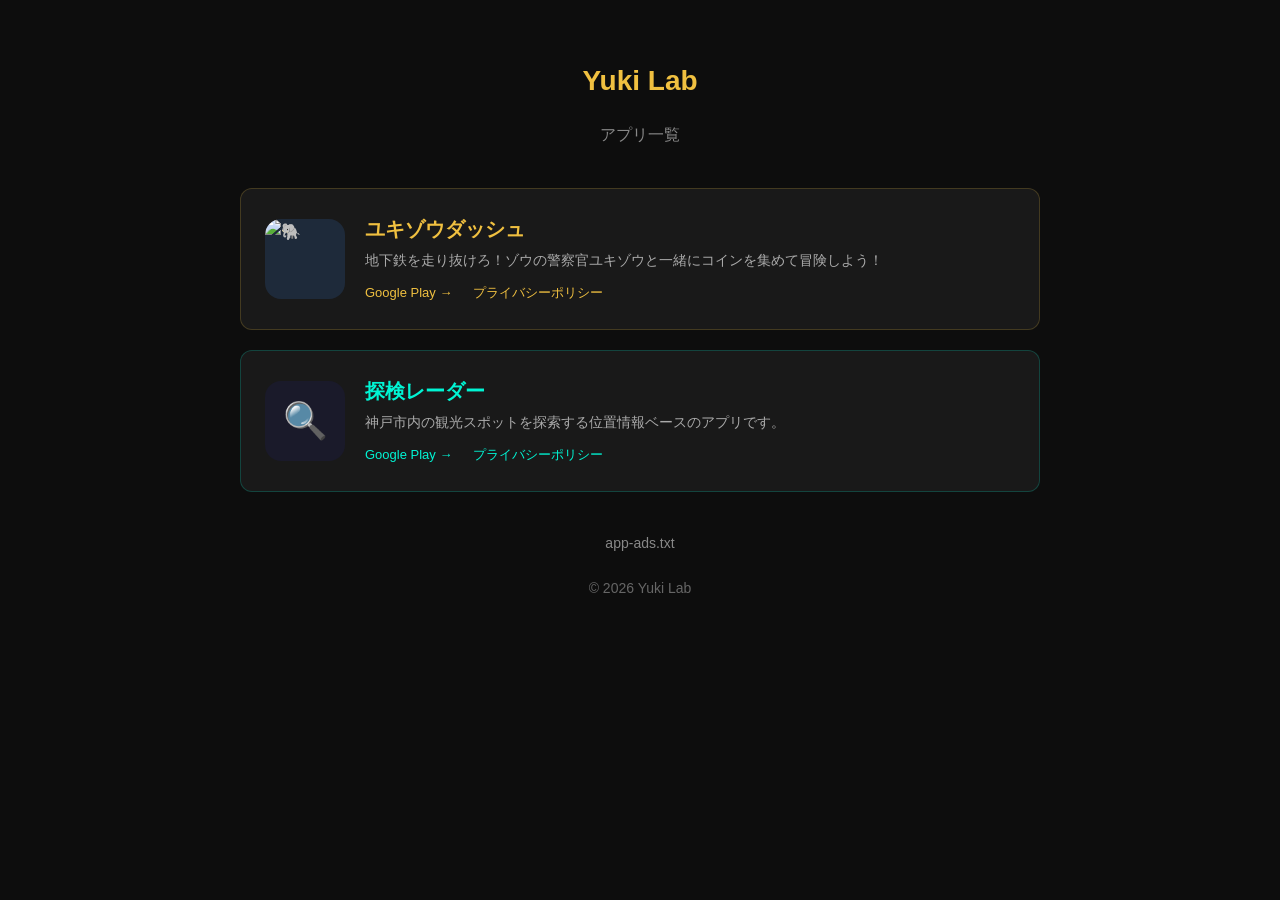
==== index.html @ dd7856f5 "Update homepage to show all apps" ====
<!DOCTYPE html>
<html lang="ja">
<head>
    <meta charset="UTF-8">
    <meta name="viewport" content="width=device-width, initial-scale=1.0">
    <title>Yuki Lab - アプリ一覧</title>
    <style>
        body {
            font-family: -apple-system, BlinkMacSystemFont, 'Segoe UI', sans-serif;
            max-width: 800px;
            margin: 0 auto;
            padding: 40px 20px;
            background: #0D0D0D;
            color: #ffffff;
            line-height: 1.6;
        }
        h1 {
            color: #F0C040;
            text-align: center;
            font-size: 28px;
        }
        .subtitle {
            text-align: center;
            color: #888;
            margin-bottom: 40px;
        }
        .app-card {
            background: rgba(255, 255, 255, 0.05);
            border-radius: 12px;
            padding: 24px;
            border: 1px solid rgba(255, 255, 255, 0.1);
            margin-bottom: 20px;
            display: flex;
            align-items: center;
            gap: 20px;
        }
        .app-card:hover {
            border-color: rgba(240, 192, 64, 0.4);
        }
        .app-icon {
            width: 80px;
            height: 80px;
            border-radius: 16px;
            flex-shrink: 0;
        }
        .app-info {
            flex: 1;
        }
        .app-name {
            font-size: 20px;
            font-weight: bold;
            margin: 0 0 4px 0;
        }
        .app-desc {
            color: #aaa;
            margin: 0 0 8px 0;
            font-size: 14px;
        }
        .app-links a {
            color: #F0C040;
            text-decoration: none;
            font-size: 13px;
            margin-right: 16px;
        }
        .app-links a:hover {
            text-decoration: underline;
        }
        .app-card.teal {
            border-color: rgba(0, 245, 212, 0.2);
        }
        .app-card.teal .app-links a,
        .app-card.teal .app-name {
            color: #00F5D4;
        }
        .app-card.gold {
            border-color: rgba(240, 192, 64, 0.2);
        }
        .app-card.gold .app-name {
            color: #F0C040;
        }
        .footer {
            text-align: center;
            margin-top: 40px;
            color: #666;
            font-size: 14px;
        }
        .footer a {
            color: #888;
            text-decoration: none;
        }
        .footer a:hover {
            text-decoration: underline;
        }
    </style>
</head>
<body>
    <h1>Yuki Lab</h1>
    <p class="subtitle">アプリ一覧</p>

    <div class="app-card gold">
        <img class="app-icon" src="https://raw.githubusercontent.com/xCryptoCat/yukizo/master/assets/icon.png" alt="ユキゾウダッシュ" onerror="this.style.background='#1E2A3A';this.alt='🐘'">
        <div class="app-info">
            <p class="app-name">ユキゾウダッシュ</p>
            <p class="app-desc">地下鉄を走り抜けろ！ゾウの警察官ユキゾウと一緒にコインを集めて冒険しよう！</p>
            <div class="app-links">
                <a href="https://play.google.com/store/apps/details?id=com.yukizo.app">Google Play →</a>
                <a href="yukizo-privacy.html">プライバシーポリシー</a>
            </div>
        </div>
    </div>

    <div class="app-card teal">
        <div class="app-icon" style="background: #1a1a2a; display: flex; align-items: center; justify-content: center; font-size: 36px; border-radius: 16px;">🔍</div>
        <div class="app-info">
            <p class="app-name">探検レーダー</p>
            <p class="app-desc">神戸市内の観光スポットを探索する位置情報ベースのアプリです。</p>
            <div class="app-links">
                <a href="https://play.google.com/store">Google Play →</a>
                <a href="https://gist.github.com/xCryptoCat/90a89d5716f0610ebf90b3956e92cbf8">プライバシーポリシー</a>
            </div>
        </div>
    </div>

    <div class="footer">
        <a href="app-ads.txt">app-ads.txt</a>
        <br><br>
        &copy; 2026 Yuki Lab
    </div>
</body>
</html>
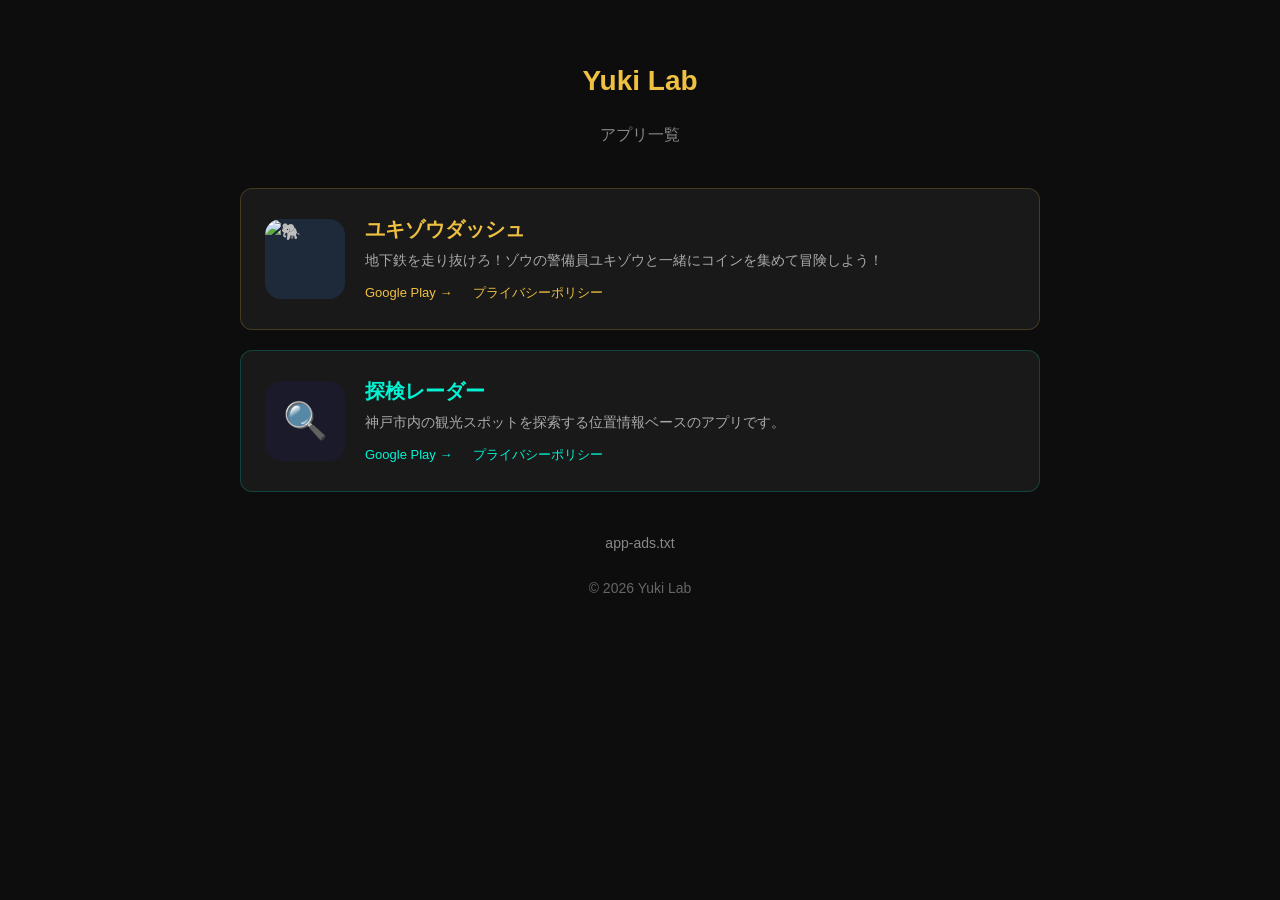
==== commit bdec9a7d: "Fix: Yukizo is a security guard, not police officer" ====
--- a/index.html
+++ b/index.html
@@ -101,7 +101,7 @@
         <img class="app-icon" src="https://raw.githubusercontent.com/xCryptoCat/yukizo/master/assets/icon.png" alt="ユキゾウダッシュ" onerror="this.style.background='#1E2A3A';this.alt='🐘'">
         <div class="app-info">
             <p class="app-name">ユキゾウダッシュ</p>
-            <p class="app-desc">地下鉄を走り抜けろ！ゾウの警察官ユキゾウと一緒にコインを集めて冒険しよう！</p>
+            <p class="app-desc">地下鉄を走り抜けろ！ゾウの警備員ユキゾウと一緒にコインを集めて冒険しよう！</p>
             <div class="app-links">
                 <a href="https://play.google.com/store/apps/details?id=com.yukizo.app">Google Play →</a>
                 <a href="yukizo-privacy.html">プライバシーポリシー</a>
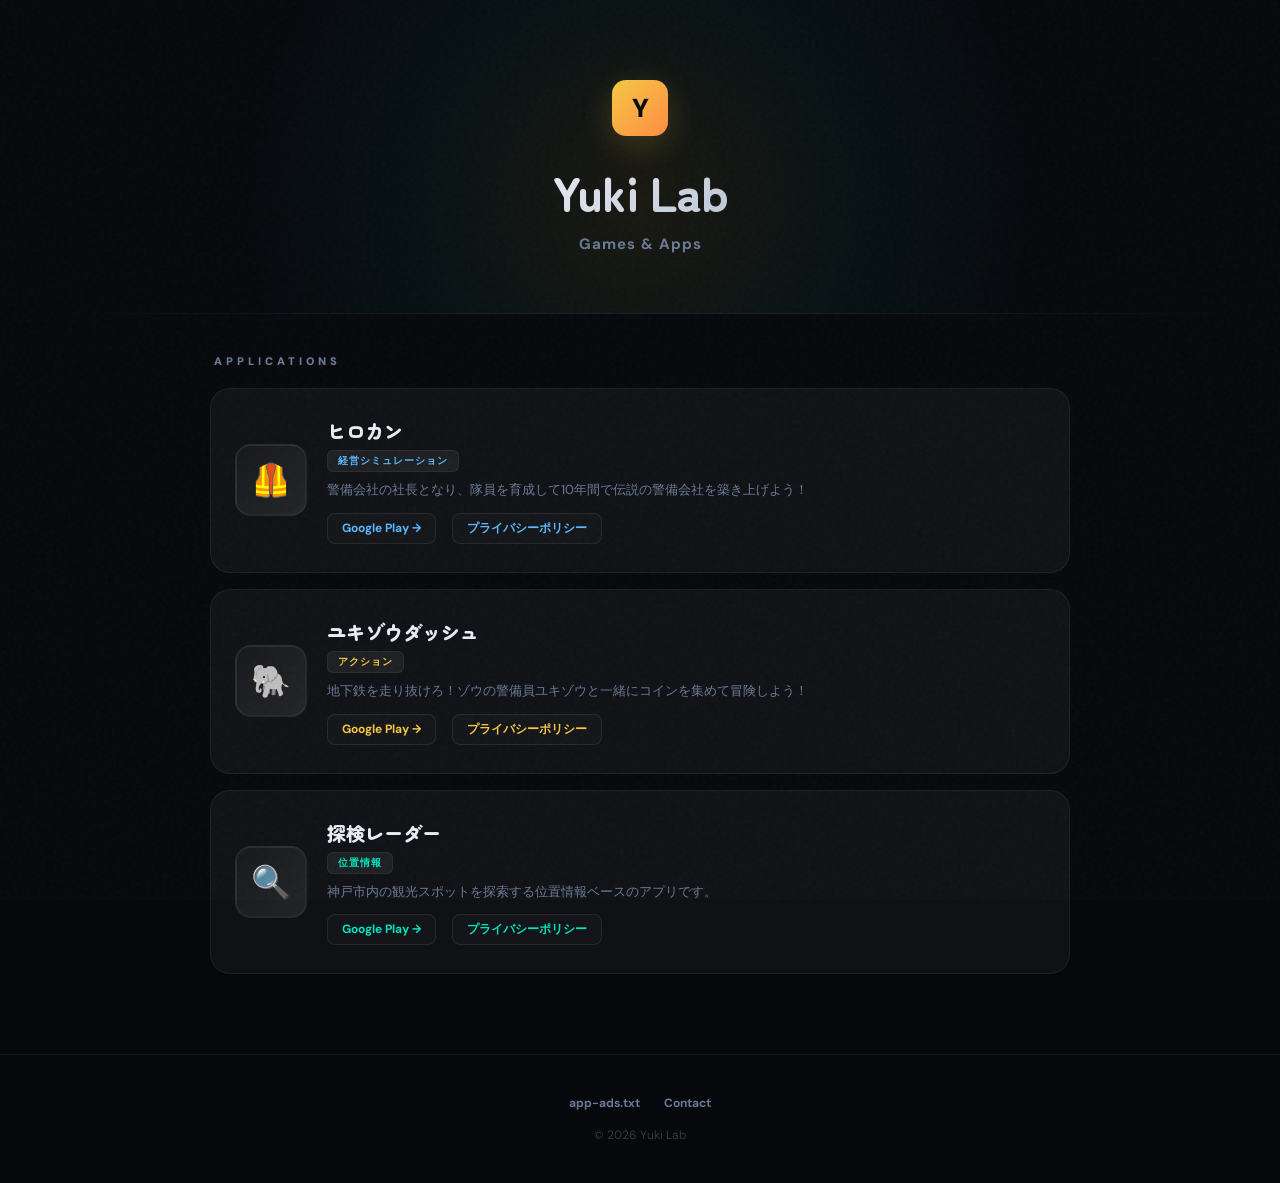
==== commit 2a33c0f6: "Add Hero Company privacy policy and redesign site - Add hero-company-privacy.html with full privacy " ====
--- a/index.html
+++ b/index.html
@@ -1,130 +1,310 @@
 <!DOCTYPE html>
 <html lang="ja">
 <head>
-    <meta charset="UTF-8">
-    <meta name="viewport" content="width=device-width, initial-scale=1.0">
-    <title>Yuki Lab - アプリ一覧</title>
-    <style>
-        body {
-            font-family: -apple-system, BlinkMacSystemFont, 'Segoe UI', sans-serif;
-            max-width: 800px;
-            margin: 0 auto;
-            padding: 40px 20px;
-            background: #0D0D0D;
-            color: #ffffff;
-            line-height: 1.6;
-        }
-        h1 {
-            color: #F0C040;
-            text-align: center;
-            font-size: 28px;
-        }
-        .subtitle {
-            text-align: center;
-            color: #888;
-            margin-bottom: 40px;
-        }
-        .app-card {
-            background: rgba(255, 255, 255, 0.05);
-            border-radius: 12px;
-            padding: 24px;
-            border: 1px solid rgba(255, 255, 255, 0.1);
-            margin-bottom: 20px;
-            display: flex;
-            align-items: center;
-            gap: 20px;
-        }
-        .app-card:hover {
-            border-color: rgba(240, 192, 64, 0.4);
-        }
-        .app-icon {
-            width: 80px;
-            height: 80px;
-            border-radius: 16px;
-            flex-shrink: 0;
-        }
-        .app-info {
-            flex: 1;
-        }
-        .app-name {
-            font-size: 20px;
-            font-weight: bold;
-            margin: 0 0 4px 0;
-        }
-        .app-desc {
-            color: #aaa;
-            margin: 0 0 8px 0;
-            font-size: 14px;
-        }
-        .app-links a {
-            color: #F0C040;
-            text-decoration: none;
-            font-size: 13px;
-            margin-right: 16px;
-        }
-        .app-links a:hover {
-            text-decoration: underline;
-        }
-        .app-card.teal {
-            border-color: rgba(0, 245, 212, 0.2);
-        }
-        .app-card.teal .app-links a,
-        .app-card.teal .app-name {
-            color: #00F5D4;
-        }
-        .app-card.gold {
-            border-color: rgba(240, 192, 64, 0.2);
-        }
-        .app-card.gold .app-name {
-            color: #F0C040;
-        }
-        .footer {
-            text-align: center;
-            margin-top: 40px;
-            color: #666;
-            font-size: 14px;
-        }
-        .footer a {
-            color: #888;
-            text-decoration: none;
-        }
-        .footer a:hover {
-            text-decoration: underline;
-        }
-    </style>
+<meta charset="UTF-8">
+<meta name="viewport" content="width=device-width, initial-scale=1.0">
+<title>Yuki Lab - Apps</title>
+<link rel="preconnect" href="https://fonts.googleapis.com">
+<link href="https://fonts.googleapis.com/css2?family=DM+Sans:wght@400;700;900&family=Zen+Maru+Gothic:wght@700;900&display=swap" rel="stylesheet">
+<style>
+*{box-sizing:border-box;margin:0;padding:0;}
+
+:root{
+  --bg:#06080C;
+  --surface:rgba(255,255,255,.04);
+  --surface-hover:rgba(255,255,255,.08);
+  --border:rgba(255,255,255,.06);
+  --text:#E8ECF4;
+  --text2:#6B7A96;
+  --accent-gold:#F5C842;
+  --accent-teal:#00E5BF;
+  --accent-coral:#FF6B6B;
+  --accent-sky:#5BB8FF;
+}
+
+body{
+  font-family:'DM Sans',sans-serif;
+  background:var(--bg);
+  color:var(--text);
+  min-height:100vh;
+  overflow-x:hidden;
+}
+
+/* ── HERO ── */
+.hero{
+  position:relative;
+  padding:80px 24px 60px;
+  text-align:center;
+  overflow:hidden;
+}
+.hero::before{
+  content:'';
+  position:absolute;
+  top:-200px;left:50%;transform:translateX(-50%);
+  width:800px;height:800px;
+  background:radial-gradient(circle,rgba(245,200,66,.08) 0%,rgba(0,229,191,.04) 40%,transparent 70%);
+  pointer-events:none;
+}
+.hero::after{
+  content:'';
+  position:absolute;
+  bottom:0;left:0;right:0;height:1px;
+  background:linear-gradient(90deg,transparent,rgba(255,255,255,.06) 30%,rgba(255,255,255,.06) 70%,transparent);
+}
+
+.logo-mark{
+  display:inline-flex;align-items:center;justify-content:center;
+  width:56px;height:56px;
+  background:linear-gradient(135deg,var(--accent-gold),#FF8C42);
+  border-radius:14px;
+  font-size:26px;font-weight:900;color:var(--bg);
+  margin-bottom:20px;
+  box-shadow:0 8px 32px rgba(245,200,66,.2);
+  animation:floatIn .8s cubic-bezier(.34,1.56,.64,1) both;
+}
+
+.hero h1{
+  font-family:'Zen Maru Gothic',sans-serif;
+  font-size:clamp(32px,5vw,48px);
+  font-weight:900;
+  letter-spacing:-1px;
+  background:linear-gradient(135deg,var(--text) 40%,var(--text2));
+  -webkit-background-clip:text;-webkit-text-fill-color:transparent;
+  animation:floatIn .8s .1s cubic-bezier(.34,1.56,.64,1) both;
+}
+
+.hero-sub{
+  font-size:15px;color:var(--text2);
+  margin-top:8px;letter-spacing:1px;font-weight:700;
+  animation:floatIn .8s .2s cubic-bezier(.34,1.56,.64,1) both;
+}
+
+/* ── GRID ── */
+.container{
+  max-width:900px;
+  margin:0 auto;
+  padding:40px 20px 80px;
+}
+
+.section-label{
+  font-size:11px;font-weight:900;
+  letter-spacing:4px;text-transform:uppercase;
+  color:var(--text2);
+  margin-bottom:20px;
+  padding-left:4px;
+}
+
+.app-grid{
+  display:flex;flex-direction:column;gap:16px;
+}
+
+/* ── APP CARD ── */
+.app-card{
+  position:relative;
+  background:var(--surface);
+  border:1px solid var(--border);
+  border-radius:20px;
+  padding:28px 24px;
+  display:flex;align-items:center;gap:20px;
+  transition:all .3s cubic-bezier(.34,1.2,.64,1);
+  overflow:hidden;
+  animation:slideUp .6s both;
+}
+.app-card:nth-child(1){animation-delay:.1s}
+.app-card:nth-child(2){animation-delay:.2s}
+.app-card:nth-child(3){animation-delay:.3s}
+
+.app-card::before{
+  content:'';position:absolute;inset:0;
+  border-radius:20px;
+  background:linear-gradient(135deg,var(--glow) 0%,transparent 60%);
+  opacity:0;transition:opacity .3s;
+  pointer-events:none;
+}
+.app-card:hover{
+  border-color:var(--glow-border);
+  transform:translateY(-3px);
+  box-shadow:0 20px 60px var(--glow-shadow);
+}
+.app-card:hover::before{opacity:1;}
+
+/* Card color themes */
+.app-card.gold{--glow:rgba(245,200,66,.06);--glow-border:rgba(245,200,66,.3);--glow-shadow:rgba(245,200,66,.08);--accent:var(--accent-gold);}
+.app-card.teal{--glow:rgba(0,229,191,.06);--glow-border:rgba(0,229,191,.3);--glow-shadow:rgba(0,229,191,.08);--accent:var(--accent-teal);}
+.app-card.coral{--glow:rgba(255,107,107,.06);--glow-border:rgba(255,107,107,.3);--glow-shadow:rgba(255,107,107,.08);--accent:var(--accent-coral);}
+.app-card.sky{--glow:rgba(91,184,255,.06);--glow-border:rgba(91,184,255,.3);--glow-shadow:rgba(91,184,255,.08);--accent:var(--accent-sky);}
+
+.app-icon{
+  width:72px;height:72px;
+  border-radius:16px;flex-shrink:0;
+  border:2px solid var(--border);
+  object-fit:cover;
+  transition:transform .3s;
+}
+.app-card:hover .app-icon{transform:scale(1.05) rotate(-2deg);}
+
+.app-icon-placeholder{
+  width:72px;height:72px;
+  border-radius:16px;flex-shrink:0;
+  display:flex;align-items:center;justify-content:center;
+  font-size:32px;
+  background:linear-gradient(135deg,rgba(255,255,255,.03),rgba(255,255,255,.08));
+  border:2px solid var(--border);
+  transition:transform .3s;
+}
+.app-card:hover .app-icon-placeholder{transform:scale(1.05) rotate(-2deg);}
+
+.app-info{flex:1;min-width:0;}
+
+.app-name{
+  font-family:'Zen Maru Gothic',sans-serif;
+  font-size:19px;font-weight:900;
+  color:var(--text);
+  margin-bottom:4px;
+}
+
+.app-tag{
+  display:inline-block;
+  font-size:10px;font-weight:900;
+  letter-spacing:1px;
+  padding:3px 10px;border-radius:6px;
+  background:rgba(255,255,255,.06);
+  color:var(--accent);
+  border:1px solid rgba(255,255,255,.06);
+  margin-bottom:8px;
+}
+
+.app-desc{
+  color:var(--text2);
+  font-size:13px;line-height:1.6;
+  margin-bottom:12px;
+}
+
+.app-links{display:flex;gap:16px;flex-wrap:wrap;}
+
+.app-link{
+  font-size:12px;font-weight:700;
+  color:var(--accent);
+  text-decoration:none;
+  padding:6px 14px;
+  border-radius:8px;
+  border:1.5px solid rgba(255,255,255,.08);
+  background:rgba(255,255,255,.02);
+  transition:all .2s;
+  white-space:nowrap;
+}
+.app-link:hover{
+  background:rgba(255,255,255,.06);
+  border-color:var(--accent);
+}
+
+/* ── FOOTER ── */
+.footer{
+  text-align:center;
+  padding:40px 20px;
+  border-top:1px solid var(--border);
+}
+.footer-links{
+  display:flex;justify-content:center;gap:24px;
+  margin-bottom:16px;
+}
+.footer-links a{
+  color:var(--text2);text-decoration:none;
+  font-size:12px;font-weight:700;
+  transition:color .2s;
+}
+.footer-links a:hover{color:var(--text);}
+.footer-copy{
+  font-size:12px;color:rgba(255,255,255,.2);
+}
+
+/* ── NOISE OVERLAY ── */
+body::after{
+  content:'';position:fixed;inset:0;
+  background:url("data:image/svg+xml,%3Csvg viewBox='0 0 256 256' xmlns='http://www.w3.org/2000/svg'%3E%3Cfilter id='n'%3E%3CfeTurbulence type='fractalNoise' baseFrequency='.9' numOctaves='4' stitchTiles='stitch'/%3E%3C/filter%3E%3Crect width='100%25' height='100%25' filter='url(%23n)' opacity='.03'/%3E%3C/svg%3E");
+  pointer-events:none;z-index:9999;
+}
+
+/* ── ANIMATIONS ── */
+@keyframes floatIn{
+  0%{opacity:0;transform:translateY(20px) scale(.95);}
+  100%{opacity:1;transform:translateY(0) scale(1);}
+}
+@keyframes slideUp{
+  0%{opacity:0;transform:translateY(30px);}
+  100%{opacity:1;transform:translateY(0);}
+}
+
+/* ── MOBILE ── */
+@media(max-width:600px){
+  .hero{padding:60px 20px 40px;}
+  .app-card{flex-direction:column;text-align:center;padding:24px 20px;}
+  .app-links{justify-content:center;}
+}
+</style>
 </head>
 <body>
-    <h1>Yuki Lab</h1>
-    <p class="subtitle">アプリ一覧</p>
+
+<div class="hero">
+  <div class="logo-mark">Y</div>
+  <h1>Yuki Lab</h1>
+  <p class="hero-sub">Games & Apps</p>
+</div>
+
+<div class="container">
+  <div class="section-label">Applications</div>
+
+  <div class="app-grid">
+
+    <div class="app-card sky">
+      <img class="app-icon" src="https://raw.githubusercontent.com/xCryptoCat/hero-company-game/master/game2-app/assets/images/icon.png" alt="ヒロカン" onerror="this.outerHTML='<div class=\'app-icon-placeholder\'>🦺</div>'">
+      <div class="app-info">
+        <div class="app-name">ヒロカン</div>
+        <span class="app-tag">経営シミュレーション</span>
+        <p class="app-desc">警備会社の社長となり、隊員を育成して10年間で伝説の警備会社を築き上げよう！</p>
+        <div class="app-links">
+          <a class="app-link" href="https://play.google.com/store">Google Play &rarr;</a>
+          <a class="app-link" href="hero-company-privacy.html">プライバシーポリシー</a>
+        </div>
+      </div>
+    </div>
 
     <div class="app-card gold">
-        <img class="app-icon" src="https://raw.githubusercontent.com/xCryptoCat/yukizo/master/assets/icon.png" alt="ユキゾウダッシュ" onerror="this.style.background='#1E2A3A';this.alt='🐘'">
-        <div class="app-info">
-            <p class="app-name">ユキゾウダッシュ</p>
-            <p class="app-desc">地下鉄を走り抜けろ！ゾウの警備員ユキゾウと一緒にコインを集めて冒険しよう！</p>
-            <div class="app-links">
-                <a href="https://play.google.com/store/apps/details?id=com.yukizo.app">Google Play →</a>
-                <a href="yukizo-privacy.html">プライバシーポリシー</a>
-            </div>
+      <img class="app-icon" src="https://raw.githubusercontent.com/xCryptoCat/yukizo/master/assets/icon.png" alt="ユキゾウダッシュ" onerror="this.outerHTML='<div class=\'app-icon-placeholder\'>🐘</div>'">
+      <div class="app-info">
+        <div class="app-name">ユキゾウダッシュ</div>
+        <span class="app-tag">アクション</span>
+        <p class="app-desc">地下鉄を走り抜けろ！ゾウの警備員ユキゾウと一緒にコインを集めて冒険しよう！</p>
+        <div class="app-links">
+          <a class="app-link" href="https://play.google.com/store/apps/details?id=com.yukizo.app">Google Play &rarr;</a>
+          <a class="app-link" href="yukizo-privacy.html">プライバシーポリシー</a>
         </div>
+      </div>
     </div>
 
     <div class="app-card teal">
-        <div class="app-icon" style="background: #1a1a2a; display: flex; align-items: center; justify-content: center; font-size: 36px; border-radius: 16px;">🔍</div>
-        <div class="app-info">
-            <p class="app-name">探検レーダー</p>
-            <p class="app-desc">神戸市内の観光スポットを探索する位置情報ベースのアプリです。</p>
-            <div class="app-links">
-                <a href="https://play.google.com/store">Google Play →</a>
-                <a href="https://gist.github.com/xCryptoCat/90a89d5716f0610ebf90b3956e92cbf8">プライバシーポリシー</a>
-            </div>
+      <div class="app-icon-placeholder">🔍</div>
+      <div class="app-info">
+        <div class="app-name">探検レーダー</div>
+        <span class="app-tag">位置情報</span>
+        <p class="app-desc">神戸市内の観光スポットを探索する位置情報ベースのアプリです。</p>
+        <div class="app-links">
+          <a class="app-link" href="https://play.google.com/store">Google Play &rarr;</a>
+          <a class="app-link" href="https://gist.github.com/xCryptoCat/90a89d5716f0610ebf90b3956e92cbf8">プライバシーポリシー</a>
         </div>
+      </div>
     </div>
 
-    <div class="footer">
-        <a href="app-ads.txt">app-ads.txt</a>
-        <br><br>
-        &copy; 2026 Yuki Lab
-    </div>
+  </div>
+</div>
+
+<div class="footer">
+  <div class="footer-links">
+    <a href="app-ads.txt">app-ads.txt</a>
+    <a href="mailto:sakuseed0327@gmail.com">Contact</a>
+  </div>
+  <div class="footer-copy">&copy; 2026 Yuki Lab</div>
+</div>
+
 </body>
 </html>
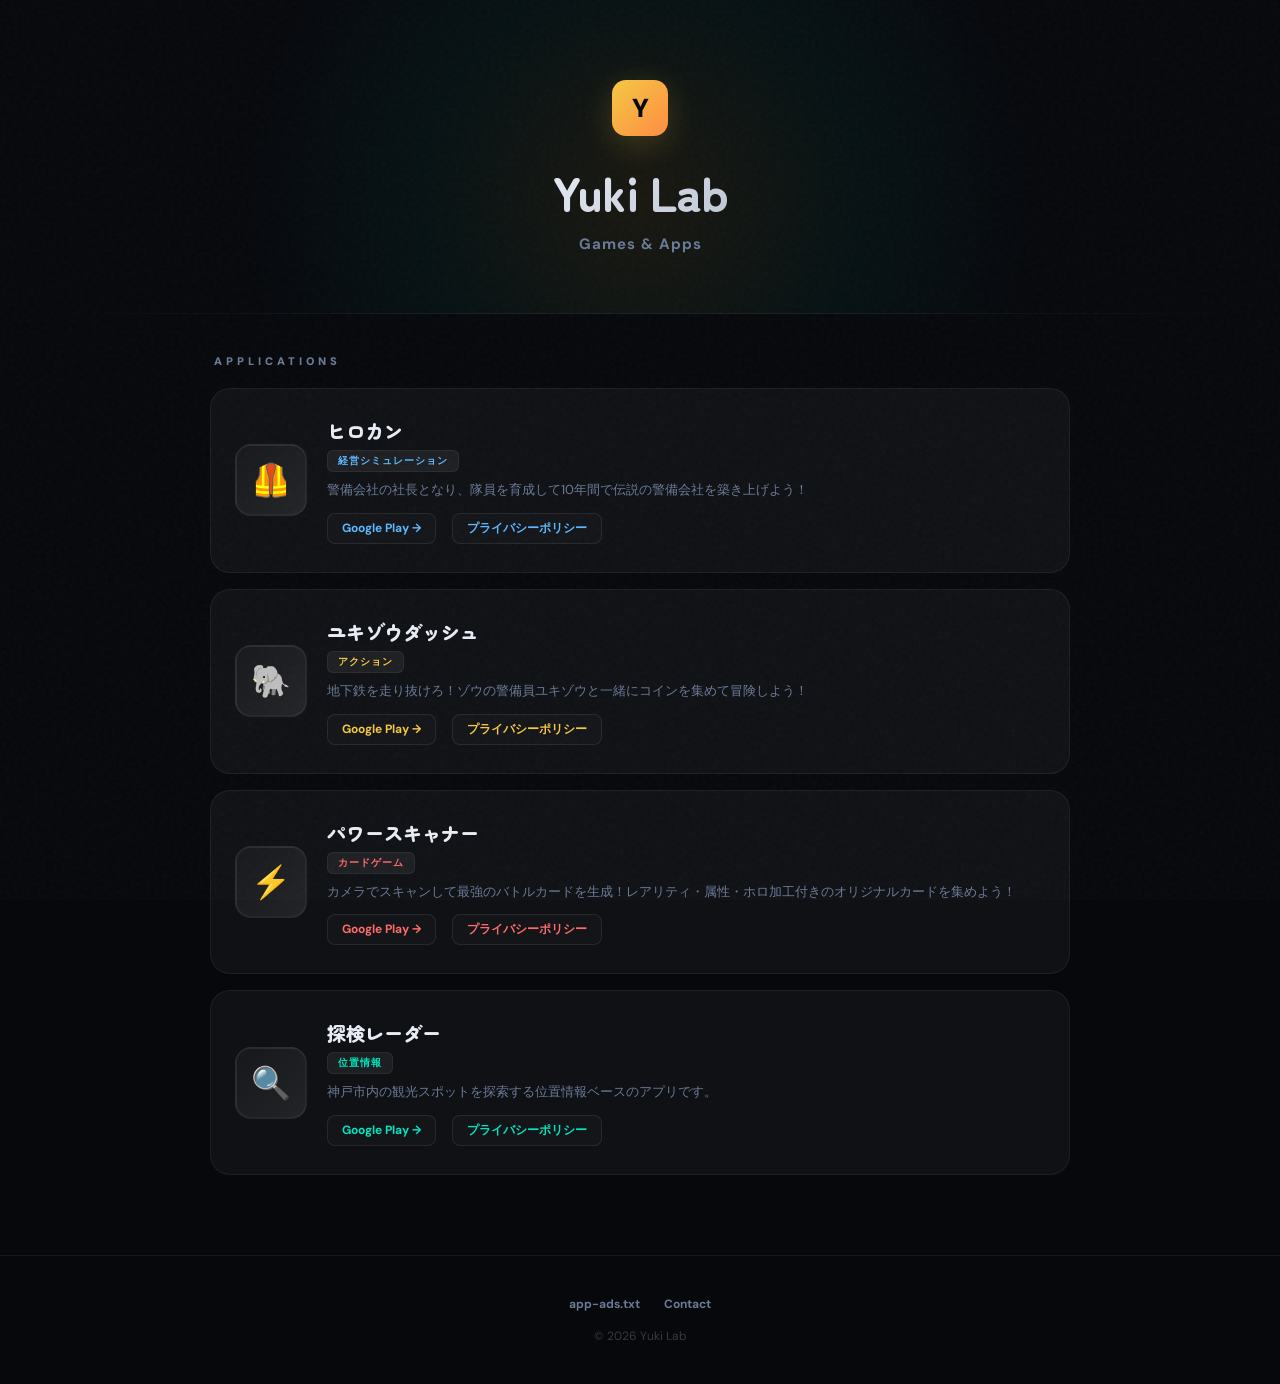
==== commit ab36fbcf: "Add Power Scanner app card and privacy policy Co-Authored-By: Claude Opus 4.6 <noreply@anthropic.com" ====
--- a/index.html
+++ b/index.html
@@ -113,6 +113,7 @@
 .app-card:nth-child(1){animation-delay:.1s}
 .app-card:nth-child(2){animation-delay:.2s}
 .app-card:nth-child(3){animation-delay:.3s}
+.app-card:nth-child(4){animation-delay:.4s}
 
 .app-card::before{
   content:'';position:absolute;inset:0;
@@ -282,6 +283,19 @@
       </div>
     </div>
 
+    <div class="app-card coral">
+      <div class="app-icon-placeholder">⚡</div>
+      <div class="app-info">
+        <div class="app-name">パワースキャナー</div>
+        <span class="app-tag">カードゲーム</span>
+        <p class="app-desc">カメラでスキャンして最強のバトルカードを生成！レアリティ・属性・ホロ加工付きのオリジナルカードを集めよう！</p>
+        <div class="app-links">
+          <a class="app-link" href="https://play.google.com/store/apps/details?id=com.powerscanner.app">Google Play &rarr;</a>
+          <a class="app-link" href="powerscanner-privacy.html">プライバシーポリシー</a>
+        </div>
+      </div>
+    </div>
+
     <div class="app-card teal">
       <div class="app-icon-placeholder">🔍</div>
       <div class="app-info">
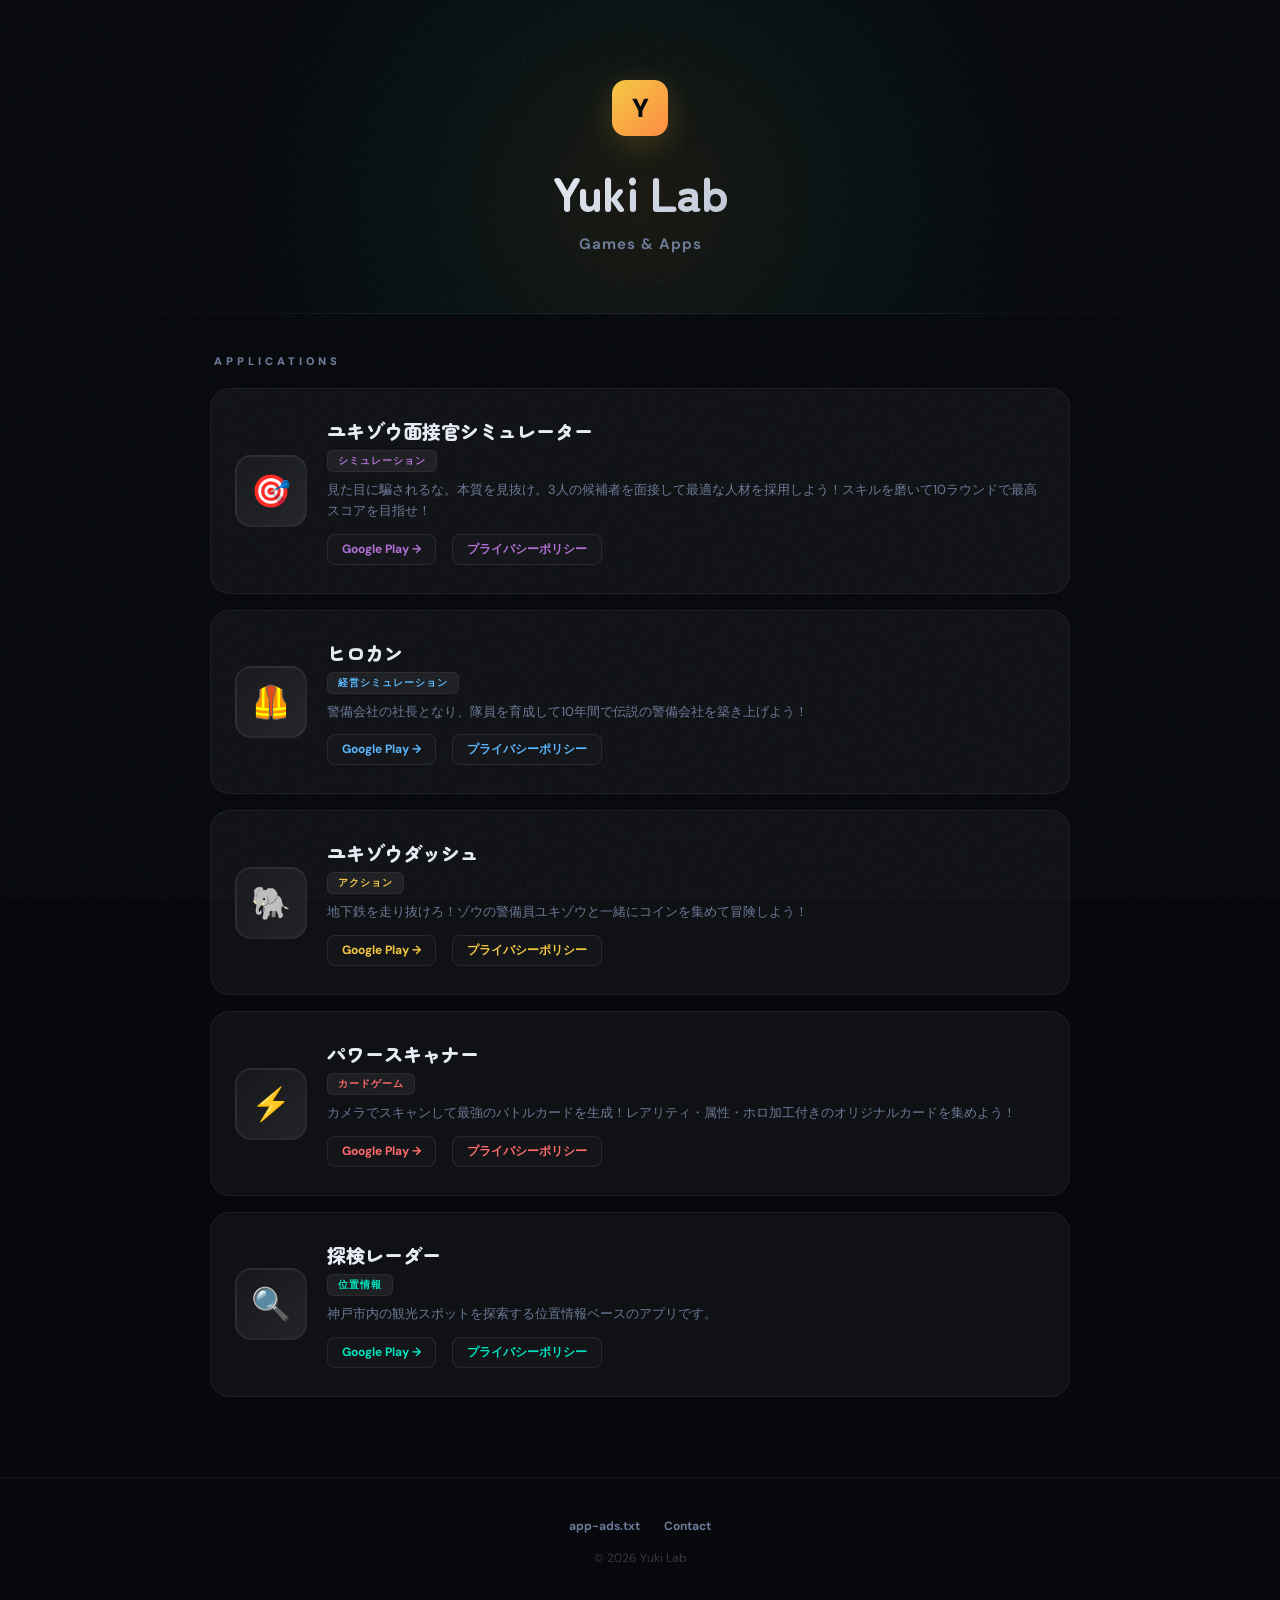
==== commit a9f62444: "Add ユキゾウ面接官シミュレーター to app listing + privacy policy" ====
--- a/index.html
+++ b/index.html
@@ -114,6 +114,7 @@
 .app-card:nth-child(2){animation-delay:.2s}
 .app-card:nth-child(3){animation-delay:.3s}
 .app-card:nth-child(4){animation-delay:.4s}
+.app-card:nth-child(5){animation-delay:.5s}
 
 .app-card::before{
   content:'';position:absolute;inset:0;
@@ -134,6 +135,7 @@
 .app-card.teal{--glow:rgba(0,229,191,.06);--glow-border:rgba(0,229,191,.3);--glow-shadow:rgba(0,229,191,.08);--accent:var(--accent-teal);}
 .app-card.coral{--glow:rgba(255,107,107,.06);--glow-border:rgba(255,107,107,.3);--glow-shadow:rgba(255,107,107,.08);--accent:var(--accent-coral);}
 .app-card.sky{--glow:rgba(91,184,255,.06);--glow-border:rgba(91,184,255,.3);--glow-shadow:rgba(91,184,255,.08);--accent:var(--accent-sky);}
+.app-card.purple{--glow:rgba(155,95,200,.06);--glow-border:rgba(155,95,200,.3);--glow-shadow:rgba(155,95,200,.08);--accent:#b370d8;}
 
 .app-icon{
   width:72px;height:72px;
@@ -257,7 +259,20 @@
 
   <div class="app-grid">
 
-    <div class="app-card sky">
+    <div class="app-card purple">
+      <div class="app-icon-placeholder">🎯</div>
+      <div class="app-info">
+        <div class="app-name">ユキゾウ面接官シミュレーター</div>
+        <span class="app-tag">シミュレーション</span>
+        <p class="app-desc">見た目に騙されるな。本質を見抜け。3人の候補者を面接して最適な人材を採用しよう！スキルを磨いて10ラウンドで最高スコアを目指せ！</p>
+        <div class="app-links">
+          <a class="app-link" href="https://play.google.com/store/apps/details?id=com.yukizou.interviewer">Google Play &rarr;</a>
+          <a class="app-link" href="yukizou-interviewer-privacy.html">プライバシーポリシー</a>
+        </div>
+      </div>
+    </div>
+
+        <div class="app-card sky">
       <img class="app-icon" src="https://raw.githubusercontent.com/xCryptoCat/hero-company-game/master/game2-app/assets/images/icon.png" alt="ヒロカン" onerror="this.outerHTML='<div class=\'app-icon-placeholder\'>🦺</div>'">
       <div class="app-info">
         <div class="app-name">ヒロカン</div>
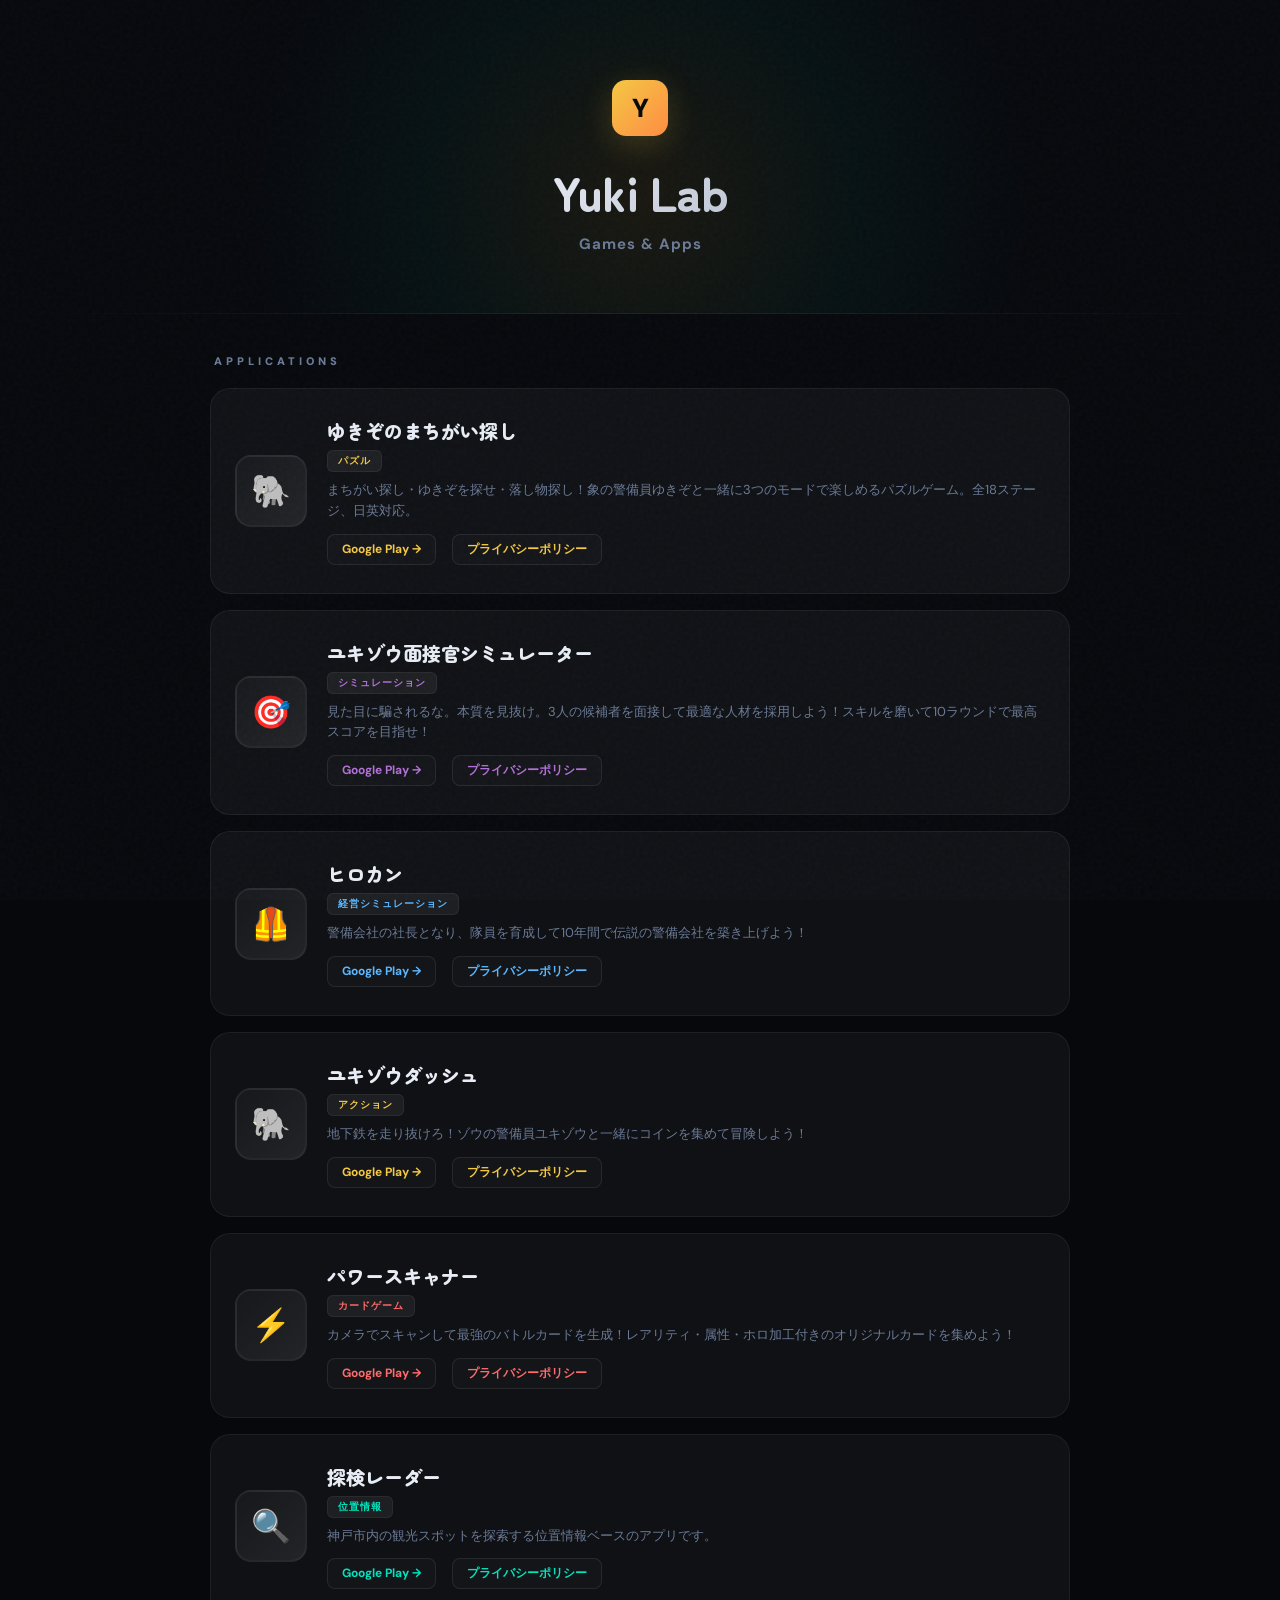
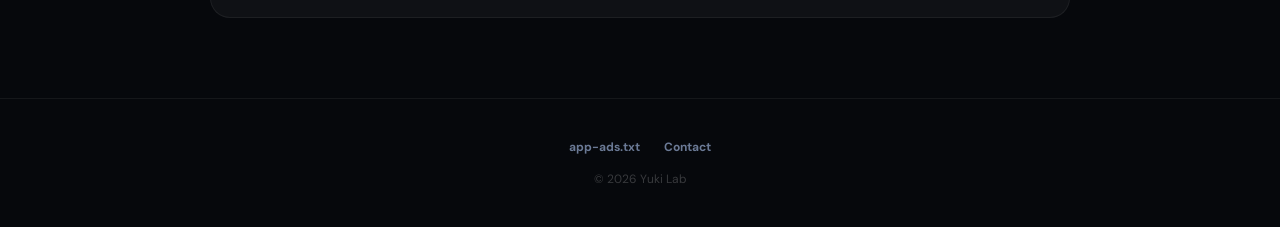
==== commit eafb4d47: "feat: add ゆきぞのまちがい探し — privacy policy and app card Co-Authored-By: Claude Sonnet 4.6 <noreply@anthro" ====
--- a/index.html
+++ b/index.html
@@ -259,6 +259,19 @@
 
   <div class="app-grid">
 
+    <div class="app-card gold">
+      <img class="app-icon" src="https://raw.githubusercontent.com/xCryptoCat/spot/main/artifacts/mobile/assets/images/icon.png" alt="ゆきぞのまちがい探し" onerror="this.outerHTML='<div class=\'app-icon-placeholder\'>🐘</div>'">
+      <div class="app-info">
+        <div class="app-name">ゆきぞのまちがい探し</div>
+        <span class="app-tag">パズル</span>
+        <p class="app-desc">まちがい探し・ゆきぞを探せ・落し物探し！象の警備員ゆきぞと一緒に3つのモードで楽しめるパズルゲーム。全18ステージ、日英対応。</p>
+        <div class="app-links">
+          <a class="app-link" href="https://play.google.com/store/apps/details?id=com.yukizo.detectiveduty">Google Play &rarr;</a>
+          <a class="app-link" href="yukizo-detective-privacy.html">プライバシーポリシー</a>
+        </div>
+      </div>
+    </div>
+
     <div class="app-card purple">
       <div class="app-icon-placeholder">🎯</div>
       <div class="app-info">
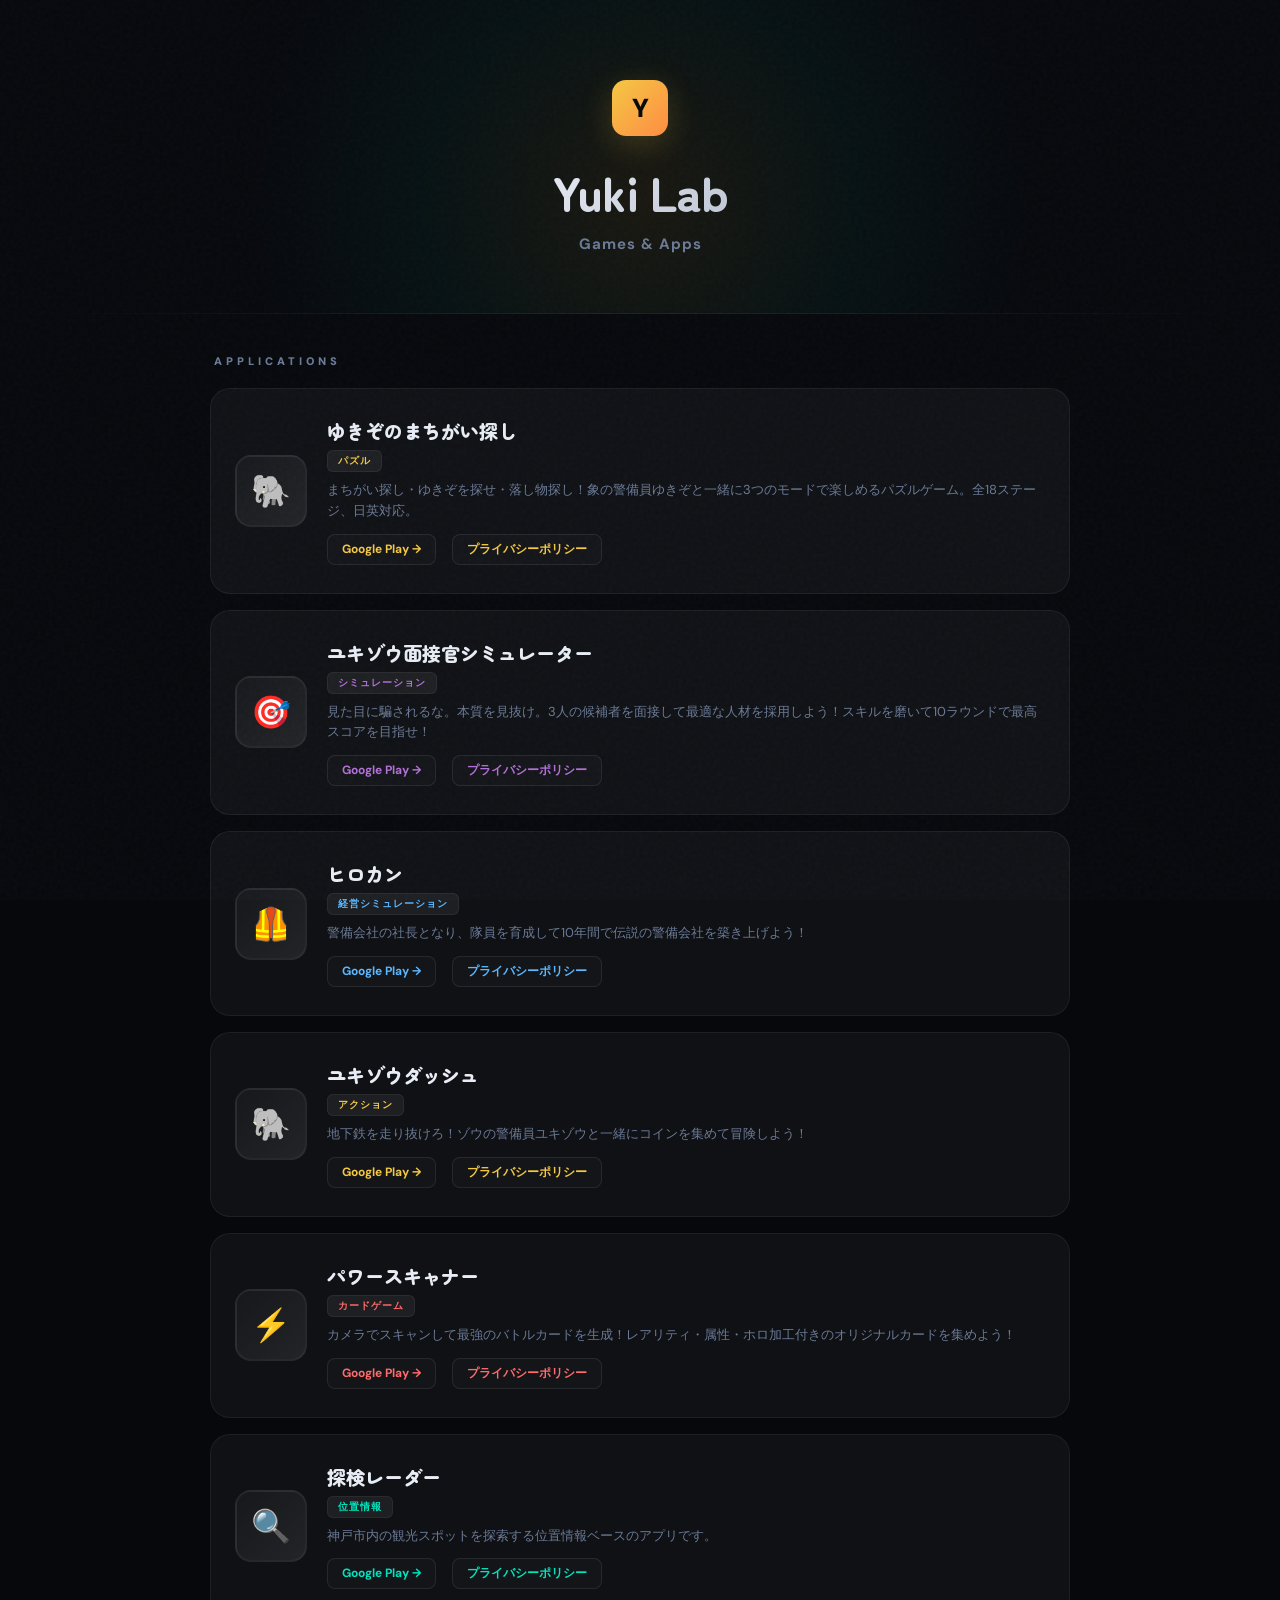
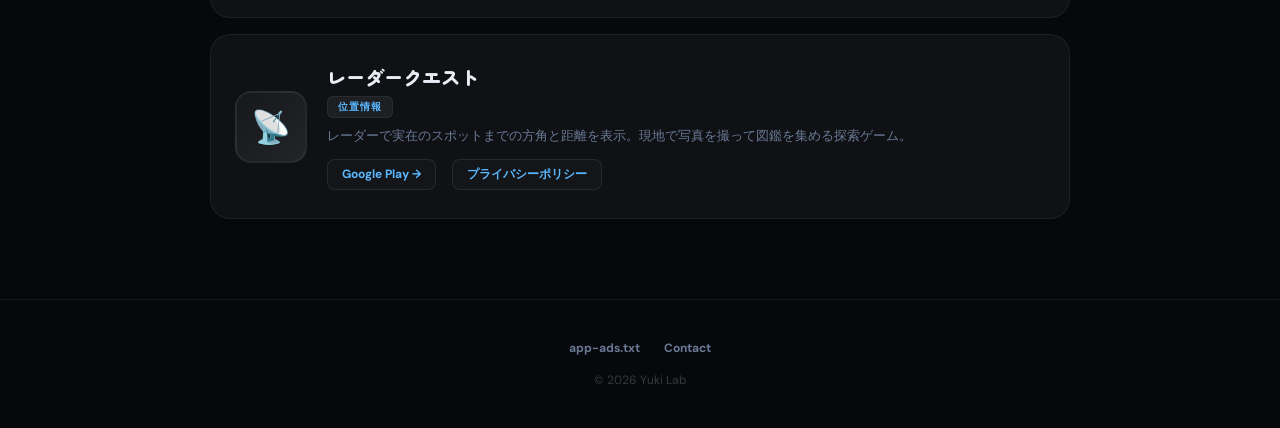
==== commit 85ec90e7: "Add レーダークエスト app card linking its privacy policy" ====
--- a/index.html
+++ b/index.html
@@ -337,6 +337,19 @@
       </div>
     </div>
 
+    <div class="app-card sky">
+      <div class="app-icon-placeholder">📡</div>
+      <div class="app-info">
+        <div class="app-name">レーダークエスト</div>
+        <span class="app-tag">位置情報</span>
+        <p class="app-desc">レーダーで実在のスポットまでの方角と距離を表示。現地で写真を撮って図鑑を集める探索ゲーム。</p>
+        <div class="app-links">
+          <a class="app-link" href="https://play.google.com/store">Google Play &rarr;</a>
+          <a class="app-link" href="radar-quest-privacy.html">プライバシーポリシー</a>
+        </div>
+      </div>
+    </div>
+
   </div>
 </div>
 
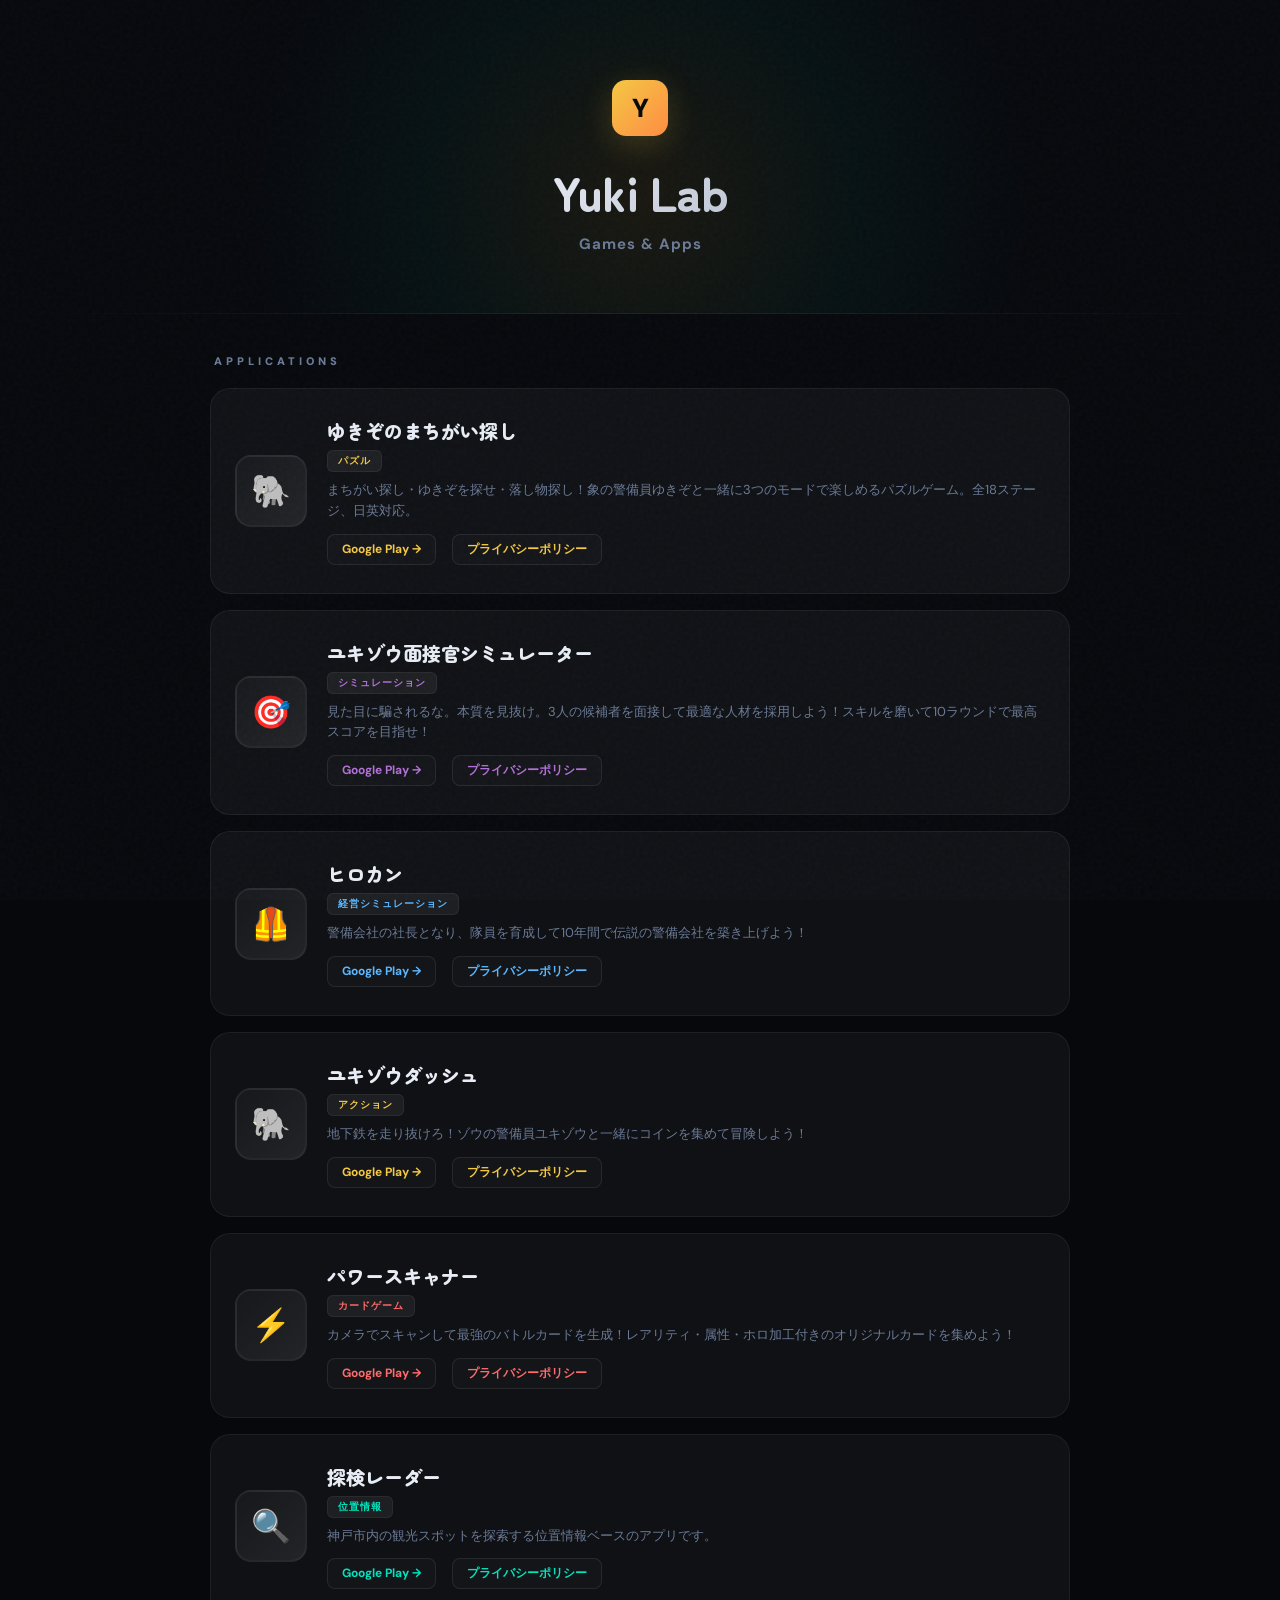
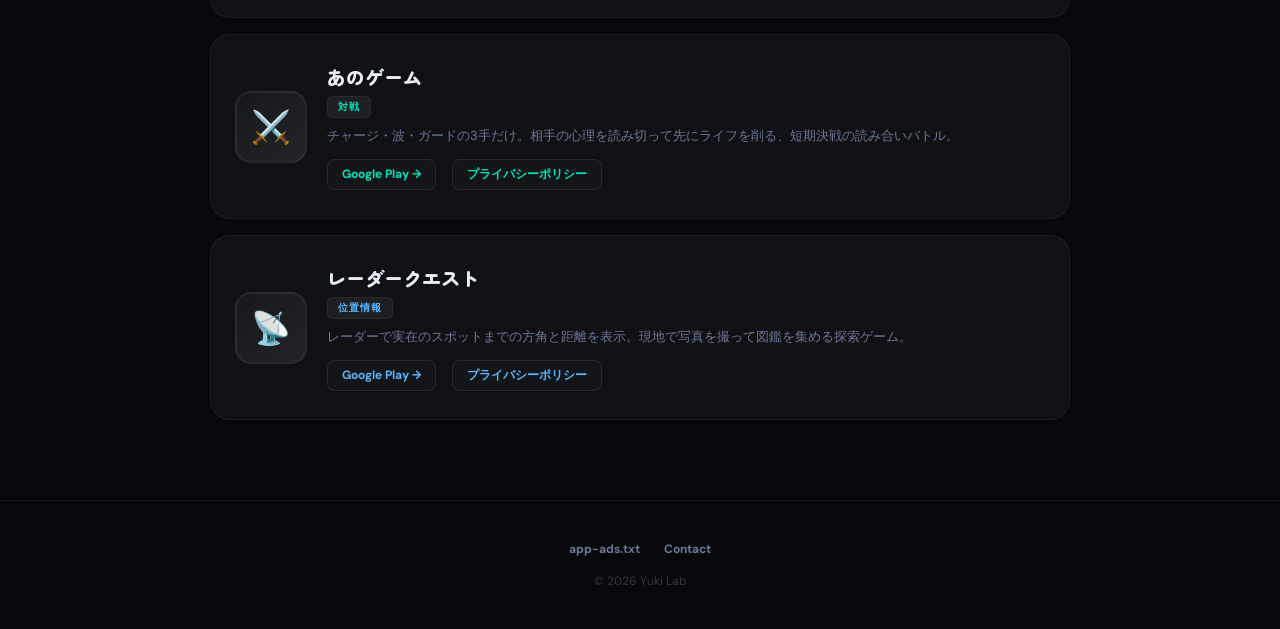
==== commit 558442ca: "Add the privacy policy for あのゲーム Bilingual, because the game is: Japanese and English are both in th" ====
--- a/index.html
+++ b/index.html
@@ -337,6 +337,19 @@
       </div>
     </div>
 
+    <div class="app-card teal">
+      <div class="app-icon-placeholder">⚔️</div>
+      <div class="app-info">
+        <div class="app-name">あのゲーム</div>
+        <span class="app-tag">対戦</span>
+        <p class="app-desc">チャージ・波・ガードの3手だけ。相手の心理を読み切って先にライフを削る、短期決戦の読み合いバトル。</p>
+        <div class="app-links">
+          <a class="app-link" href="https://play.google.com/store">Google Play &rarr;</a>
+          <a class="app-link" href="anogame-privacy.html">プライバシーポリシー</a>
+        </div>
+      </div>
+    </div>
+
     <div class="app-card sky">
       <div class="app-icon-placeholder">📡</div>
       <div class="app-info">
